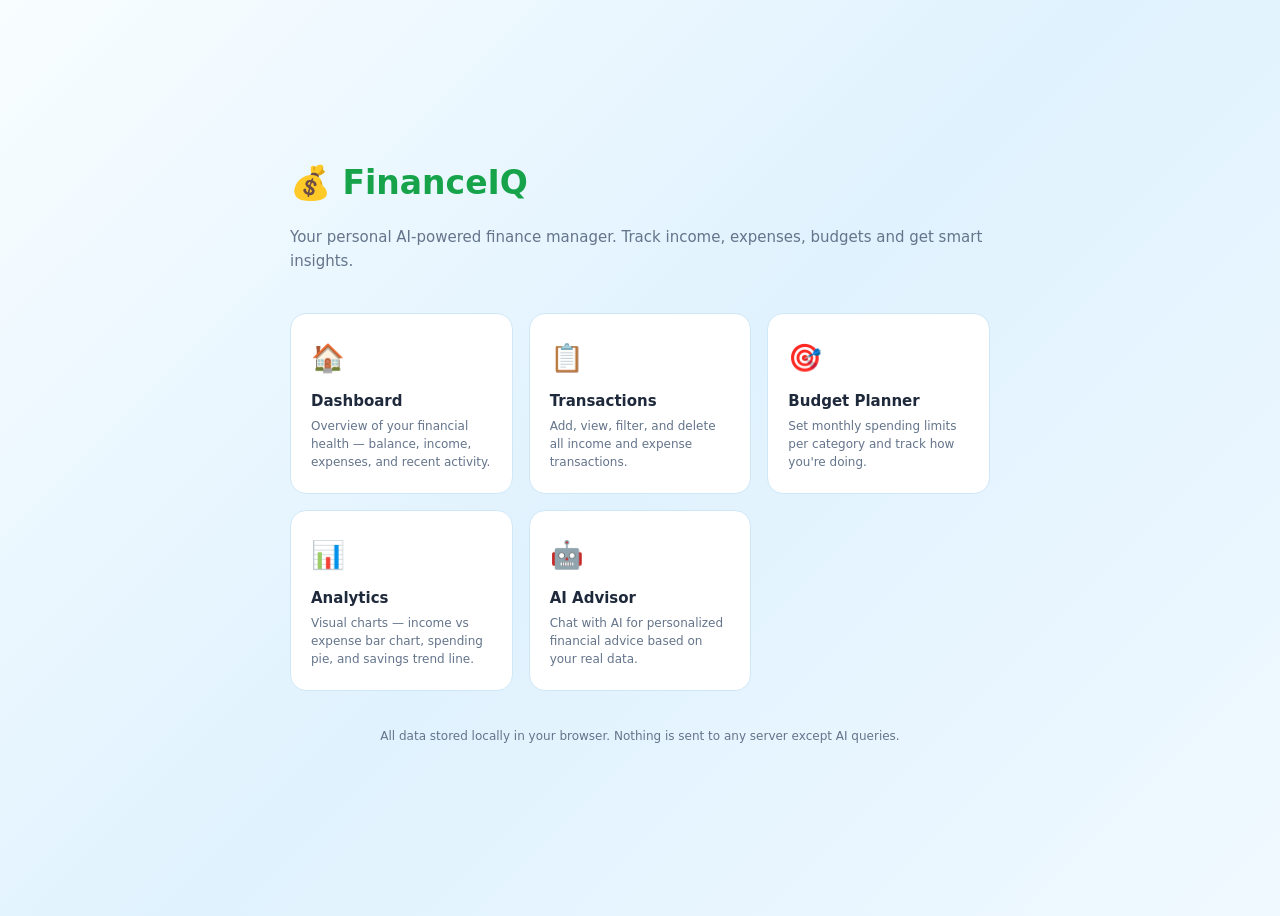
==== index.html @ 8f1768f3 "Initial commit" ====
<!DOCTYPE html>
<html lang="en">
<head>
  <meta charset="UTF-8" />
  <meta name="viewport" content="width=device-width, initial-scale=1.0" />
  <title>Personal Finance Manager — Home</title>
  <link rel="stylesheet" href="style.css" />
  <style>
    body { display: flex; align-items: center; justify-content: center; min-height: 100vh; }
    .home { max-width: 700px; width: 100%; padding: 40px 24px; }
    .home-logo { font-size: 2.2rem; font-weight: 800; color: var(--green); margin-bottom: 6px; }
    .home-sub  { color: #64748b; margin-bottom: 40px; }
    .modules   { display: grid; grid-template-columns: repeat(auto-fit, minmax(190px, 1fr)); gap: 16px; }
    .mod-card  {
      background: white; border: 1px solid var(--border);
      border-radius: var(--radius); padding: 22px 20px;
      text-decoration: none; color: var(--text);
      transition: border-color 0.2s, transform 0.15s;
      display: block;
    }
    .mod-card:hover { border-color: var(--green); transform: translateY(-2px); }
    .mod-icon  { font-size: 1.8rem; margin-bottom: 10px; }
    .mod-name  { font-size: 1rem; font-weight: 700; margin-bottom: 4px; }
    .mod-desc  { font-size: 0.8rem; color: #64748b; line-height: 1.5; }
    .footer    { margin-top: 36px; font-size: 0.8rem; color: #64748b; text-align: center; }
  </style>
</head>
<body>
  <div class="home">
    <div class="home-logo">💰 FinanceIQ</div>
    <p class="home-sub">Your personal AI-powered finance manager. Track income, expenses, budgets and get smart insights.</p>

    <div class="modules">
      <a class="mod-card" href="dashboard.html">
        <div class="mod-icon">🏠</div>
        <div class="mod-name">Dashboard</div>
        <div class="mod-desc">Overview of your financial health — balance, income, expenses, and recent activity.</div>
      </a>
      <a class="mod-card" href="transactions.html">
        <div class="mod-icon">📋</div>
        <div class="mod-name">Transactions</div>
        <div class="mod-desc">Add, view, filter, and delete all income and expense transactions.</div>
      </a>
      <a class="mod-card" href="budget.html">
        <div class="mod-icon">🎯</div>
        <div class="mod-name">Budget Planner</div>
        <div class="mod-desc">Set monthly spending limits per category and track how you're doing.</div>
      </a>
      <a class="mod-card" href="analytics.html">
        <div class="mod-icon">📊</div>
        <div class="mod-name">Analytics</div>
        <div class="mod-desc">Visual charts — income vs expense bar chart, spending pie, and savings trend line.</div>
      </a>
      <a class="mod-card" href="ai-advisor.html">
        <div class="mod-icon">🤖</div>
        <div class="mod-name">AI Advisor</div>
        <div class="mod-desc">Chat with AI for personalized financial advice based on your real data.</div>
      </a>
    </div>

    <p class="footer">All data stored locally in your browser. Nothing is sent to any server except AI queries.</p>
  </div>
  <script src="data.js"></script>
  <script>seedDemoData();</script>
</body>
</html>
---- style.css ----
```css
/* ============================================================
   PERSONAL FINANCE MANAGER — MODERN SKY BLUE THEME
   ============================================================ */

*, *::before, *::after {
  box-sizing: border-box;
  margin: 0;
  padding: 0;
}

:root {
  --bg: #f4fbff;
  --bg2: #ffffff;
  --bg3: #eaf7ff;

  --border: #cfe8f7;

  --text: #1e293b;
  --muted: #64748b;

  --green: #16a34a;
  --green-bg: rgba(22,163,74,0.12);

  --red: #dc2626;
  --red-bg: rgba(220,38,38,0.12);

  --blue: #0ea5e9;
  --blue-bg: rgba(14,165,233,0.12);

  --amber: #f59e0b;
  --amber-bg: rgba(245,158,11,0.12);

  --radius: 16px;
  --radius-sm: 10px;

  font-size: 15px;
}

body {
  background: linear-gradient(
    135deg,
    #f8fdff 0%,
    #e0f2fe 50%,
    #f0f9ff 100%
  );

  color: var(--text);
  font-family: 'Inter', 'Segoe UI', system-ui, sans-serif;
  min-height: 100vh;
  line-height: 1.6;
}

/* Layout */

.app-shell {
  display: flex;
  min-height: 100vh;
}

/* Sidebar */

.sidebar {
  width: 220px;
  background: linear-gradient(
    180deg,
    #0ea5e9,
    #38bdf8
  );

  color: white;

  display: flex;
  flex-direction: column;

  position: fixed;
  top: 0;
  left: 0;
  bottom: 0;

  box-shadow: 4px 0 15px rgba(0,0,0,0.08);
}

.sidebar-logo {
  padding: 24px 20px;
  color: white;
  font-size: 1.2rem;
  font-weight: 800;
  border-bottom: 1px solid rgba(255,255,255,0.2);
}

.sidebar-logo .logo-icon {
  font-size: 1.5rem;
}

.sidebar-nav {
  padding: 12px;
  flex: 1;
}

.nav-link {
  display: flex;
  align-items: center;
  gap: 10px;

  padding: 12px 14px;
  border-radius: 12px;

  text-decoration: none;

  color: rgba(255,255,255,0.85);
  font-weight: 600;

  transition: all 0.3s ease;
  margin-bottom: 5px;
}

.nav-link:hover {
  background: rgba(255,255,255,0.18);
  color: white;
}

.nav-link.active {
  background: white;
  color: #0ea5e9;
}

.nav-link .icon {
  font-size: 1.1rem;
  width: 20px;
  text-align: center;
}

/* Main Content */

.main {
  margin-left: 220px;
  padding: 32px;
  flex: 1;
  max-width: 1200px;
}

.page-title {
  font-size: 2rem;
  font-weight: 800;
  color: #0f172a;
  margin-bottom: 6px;
}

.page-sub {
  color: var(--muted);
  margin-bottom: 28px;
  font-weight: 500;
}

/* Cards */

.card {
  background: white;
  border-radius: 18px;
  padding: 22px;
  margin-bottom: 20px;

  box-shadow:
    0 4px 12px rgba(14,165,233,0.08),
    0 2px 6px rgba(0,0,0,0.04);

  transition: transform 0.3s ease;
}

.card:hover {
  transform: translateY(-3px);
}

.card-title {
  font-size: 0.85rem;
  font-weight: 700;
  color: var(--blue);
  text-transform: uppercase;
  letter-spacing: 1px;
  margin-bottom: 14px;
}

/* Metrics */

.metrics-grid {
  display: grid;
  grid-template-columns: repeat(auto-fit,minmax(200px,1fr));
  gap: 16px;
  margin-bottom: 22px;
}

.metric {
  background: white;

  border-radius: 18px;

  padding: 20px;

  box-shadow:
    0 4px 12px rgba(14,165,233,0.08);

  transition: all 0.3s ease;
}

.metric:hover {
  transform: translateY(-4px);
}

.metric-label {
  font-size: 0.8rem;
  color: var(--muted);
  font-weight: 600;
}

.metric-value {
  font-size: 1.8rem;
  font-weight: 800;
  margin-top: 8px;
}

.metric-value.green {
  color: var(--green);
}

.metric-value.red {
  color: var(--red);
}

.metric-value.blue {
  color: var(--blue);
}

.metric-value.amber {
  color: var(--amber);
}

.metric-sub {
  margin-top: 6px;
  color: var(--muted);
  font-size: 0.8rem;
}

/* Grid */

.two-col {
  display: grid;
  grid-template-columns: 1fr 1fr;
  gap: 18px;
}

.three-col {
  display: grid;
  grid-template-columns: repeat(3,1fr);
  gap: 14px;
}

/* Forms */

.form-group {
  margin-bottom: 14px;
}

.form-group label {
  display: block;
  font-weight: 700;
  margin-bottom: 6px;
}

input,
select,
textarea {
  width: 100%;
  padding: 11px 14px;

  border: 1px solid var(--border);
  border-radius: 10px;

  background: white;

  color: var(--text);

  outline: none;
}

input:focus,
select:focus,
textarea:focus {
  border-color: var(--blue);
  box-shadow: 0 0 0 4px rgba(14,165,233,0.15);
}

/* Buttons */

.btn {
  display: inline-flex;
  align-items: center;
  gap: 8px;

  padding: 10px 18px;

  border-radius: 10px;

  cursor: pointer;
  font-weight: 700;
}

.btn.primary {
  background: linear-gradient(
    135deg,
    #0ea5e9,
    #38bdf8
  );

  color: white;
  border: none;
}

.btn.primary:hover {
  transform: translateY(-2px);
}

.btn.danger {
  background: var(--red-bg);
  border: 1px solid var(--red);
  color: var(--red);
}

/* Transactions */

.tx-row {
  display: flex;
  align-items: center;
  gap: 12px;

  padding: 14px 0;

  border-bottom: 1px solid #e5eef7;
}

.tx-icon {
  width: 40px;
  height: 40px;

  border-radius: 50%;

  display: flex;
  align-items: center;
  justify-content: center;
}

.tx-icon.inc {
  background: var(--green-bg);
  color: var(--green);
}

.tx-icon.exp {
  background: var(--red-bg);
  color: var(--red);
}

.tx-desc {
  font-weight: 700;
}

.tx-date {
  color: var(--muted);
  font-size: 0.8rem;
}

.tx-amt.pos {
  color: var(--green);
  font-weight: 700;
}

.tx-amt.neg {
  color: var(--red);
  font-weight: 700;
}

/* Progress Bar */

.progress-bar {
  height: 10px;
  background: #dbeafe;
  border-radius: 20px;
  overflow: hidden;
}

.progress-fill.ok {
  background: var(--green);
}

.progress-fill.warn {
  background: var(--amber);
}

.progress-fill.over {
  background: var(--red);
}

/* Alerts */

.alert {
  padding: 14px;
  border-radius: 12px;
  margin-bottom: 15px;
  font-weight: 600;
}

.alert.success {
  background: var(--green-bg);
  color: var(--green);
}

.alert.error {
  background: var(--red-bg);
  color: var(--red);
}

/* Responsive */

@media (max-width: 768px) {

  .sidebar {
    width: 100%;
    position: relative;
  }

  .main {
    margin-left: 0;
    padding: 16px;
  }

  .two-col,
  .three-col {
    grid-template-columns: 1fr;
  }

  .metrics-grid {
    grid-template-columns: 1fr;
  }

  .app-shell {
    flex-direction: column;
  }
}
```
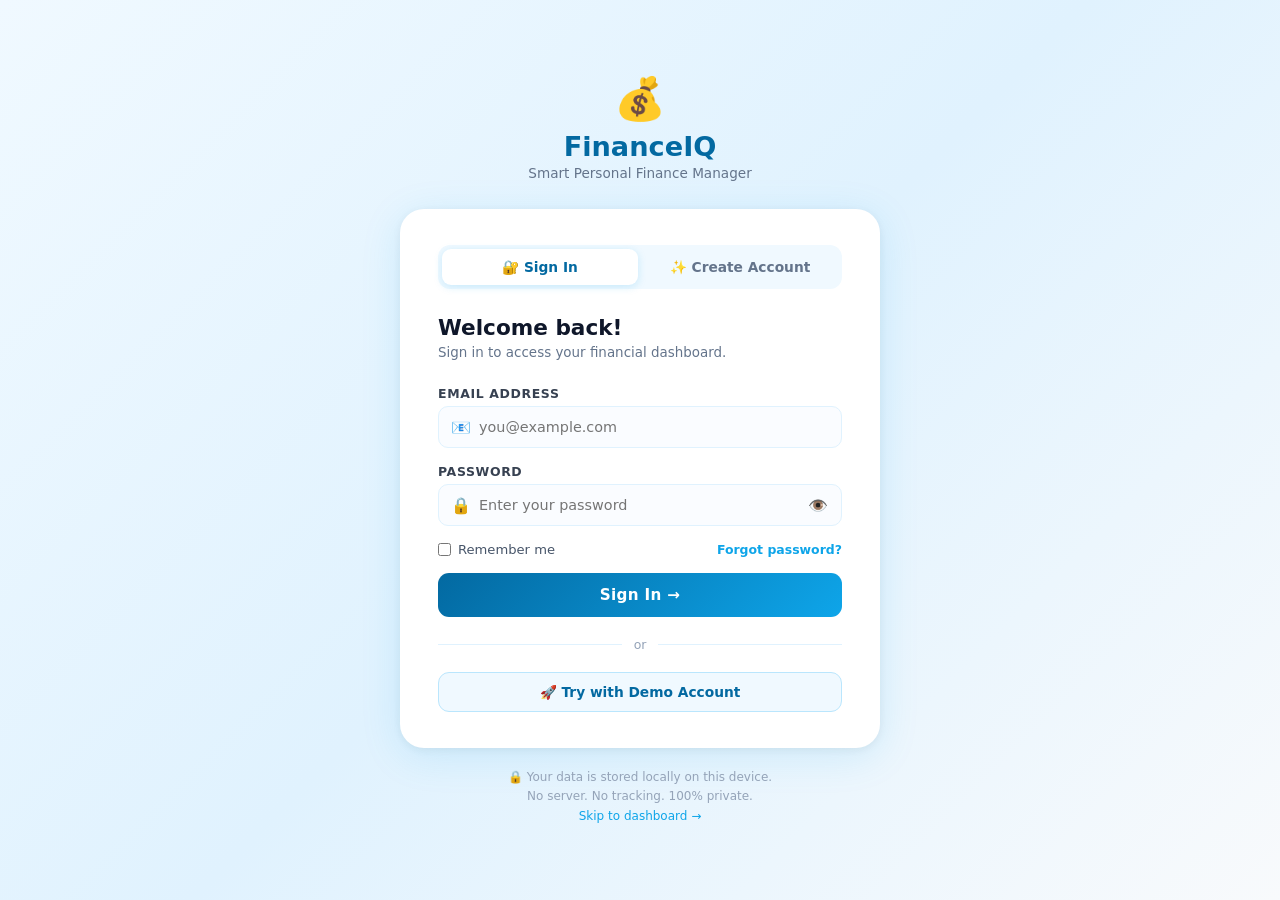
==== commit cbb85aee: "Update index.html" ====
--- a/index.html
+++ b/index.html
@@ -1,66 +1,26 @@
 <!DOCTYPE html>
 <html lang="en">
 <head>
-  <meta charset="UTF-8" />
-  <meta name="viewport" content="width=device-width, initial-scale=1.0" />
-  <title>Personal Finance Manager — Home</title>
-  <link rel="stylesheet" href="style.css" />
-  <style>
-    body { display: flex; align-items: center; justify-content: center; min-height: 100vh; }
-    .home { max-width: 700px; width: 100%; padding: 40px 24px; }
-    .home-logo { font-size: 2.2rem; font-weight: 800; color: var(--green); margin-bottom: 6px; }
-    .home-sub  { color: #64748b; margin-bottom: 40px; }
-    .modules   { display: grid; grid-template-columns: repeat(auto-fit, minmax(190px, 1fr)); gap: 16px; }
-    .mod-card  {
-      background: white; border: 1px solid var(--border);
-      border-radius: var(--radius); padding: 22px 20px;
-      text-decoration: none; color: var(--text);
-      transition: border-color 0.2s, transform 0.15s;
-      display: block;
-    }
-    .mod-card:hover { border-color: var(--green); transform: translateY(-2px); }
-    .mod-icon  { font-size: 1.8rem; margin-bottom: 10px; }
-    .mod-name  { font-size: 1rem; font-weight: 700; margin-bottom: 4px; }
-    .mod-desc  { font-size: 0.8rem; color: #64748b; line-height: 1.5; }
-    .footer    { margin-top: 36px; font-size: 0.8rem; color: #64748b; text-align: center; }
-  </style>
+  <meta charset="UTF-8">
+  <meta name="viewport" content="width=device-width, initial-scale=1.0">
+  <title>FinanceIQ</title>
 </head>
 <body>
-  <div class="home">
-    <div class="home-logo">💰 FinanceIQ</div>
-    <p class="home-sub">Your personal AI-powered finance manager. Track income, expenses, budgets and get smart insights.</p>
 
-    <div class="modules">
-      <a class="mod-card" href="dashboard.html">
-        <div class="mod-icon">🏠</div>
-        <div class="mod-name">Dashboard</div>
-        <div class="mod-desc">Overview of your financial health — balance, income, expenses, and recent activity.</div>
-      </a>
-      <a class="mod-card" href="transactions.html">
-        <div class="mod-icon">📋</div>
-        <div class="mod-name">Transactions</div>
-        <div class="mod-desc">Add, view, filter, and delete all income and expense transactions.</div>
-      </a>
-      <a class="mod-card" href="budget.html">
-        <div class="mod-icon">🎯</div>
-        <div class="mod-name">Budget Planner</div>
-        <div class="mod-desc">Set monthly spending limits per category and track how you're doing.</div>
-      </a>
-      <a class="mod-card" href="analytics.html">
-        <div class="mod-icon">📊</div>
-        <div class="mod-name">Analytics</div>
-        <div class="mod-desc">Visual charts — income vs expense bar chart, spending pie, and savings trend line.</div>
-      </a>
-      <a class="mod-card" href="ai-advisor.html">
-        <div class="mod-icon">🤖</div>
-        <div class="mod-name">AI Advisor</div>
-        <div class="mod-desc">Chat with AI for personalized financial advice based on your real data.</div>
-      </a>
-    </div>
+<script src="auth.js"></script>
 
-    <p class="footer">All data stored locally in your browser. Nothing is sent to any server except AI queries.</p>
-  </div>
-  <script src="data.js"></script>
-  <script>seedDemoData();</script>
+<script>
+  // Check if user is already logged in
+  const session = AUTH.getSession();
+
+  if (session) {
+    // Logged in → Dashboard
+    window.location.replace("dashboard.html");
+  } else {
+    // Not logged in → Login page
+    window.location.replace("login.html");
+  }
+</script>
+
 </body>
 </html>
